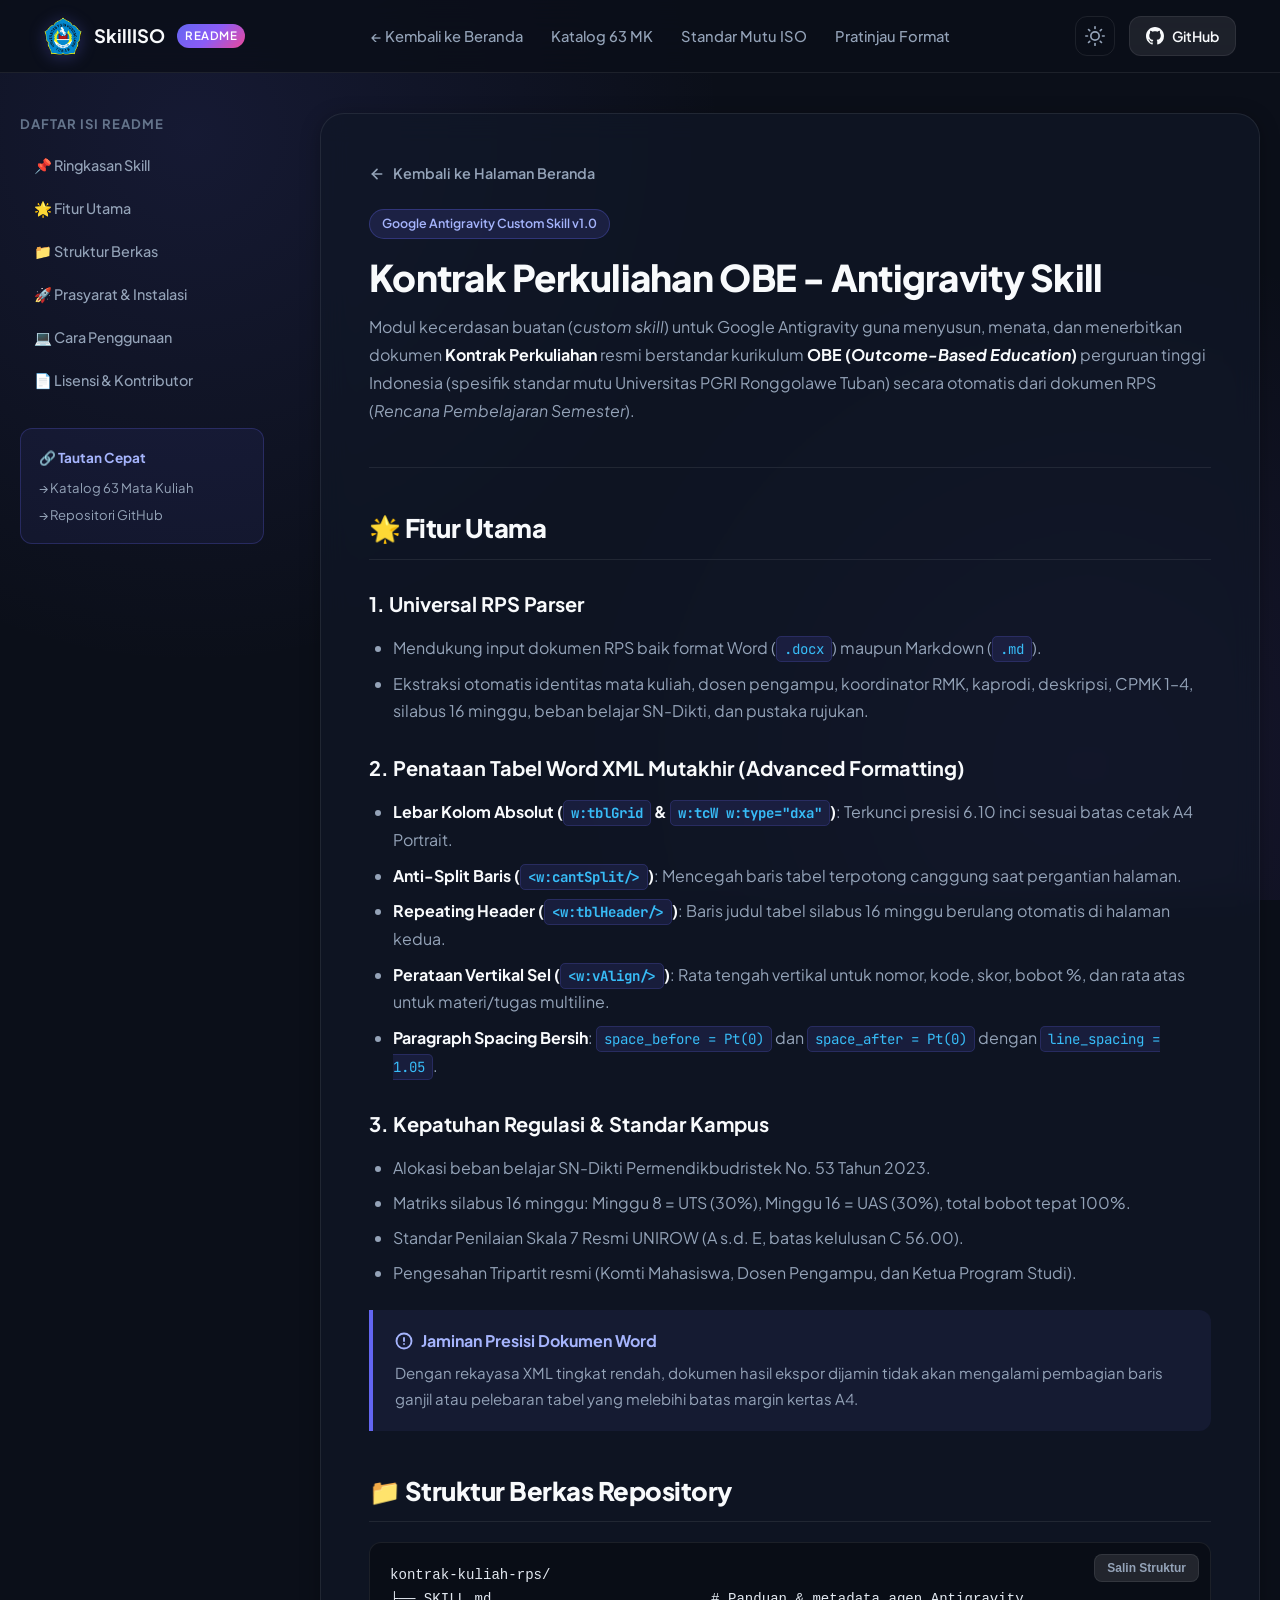
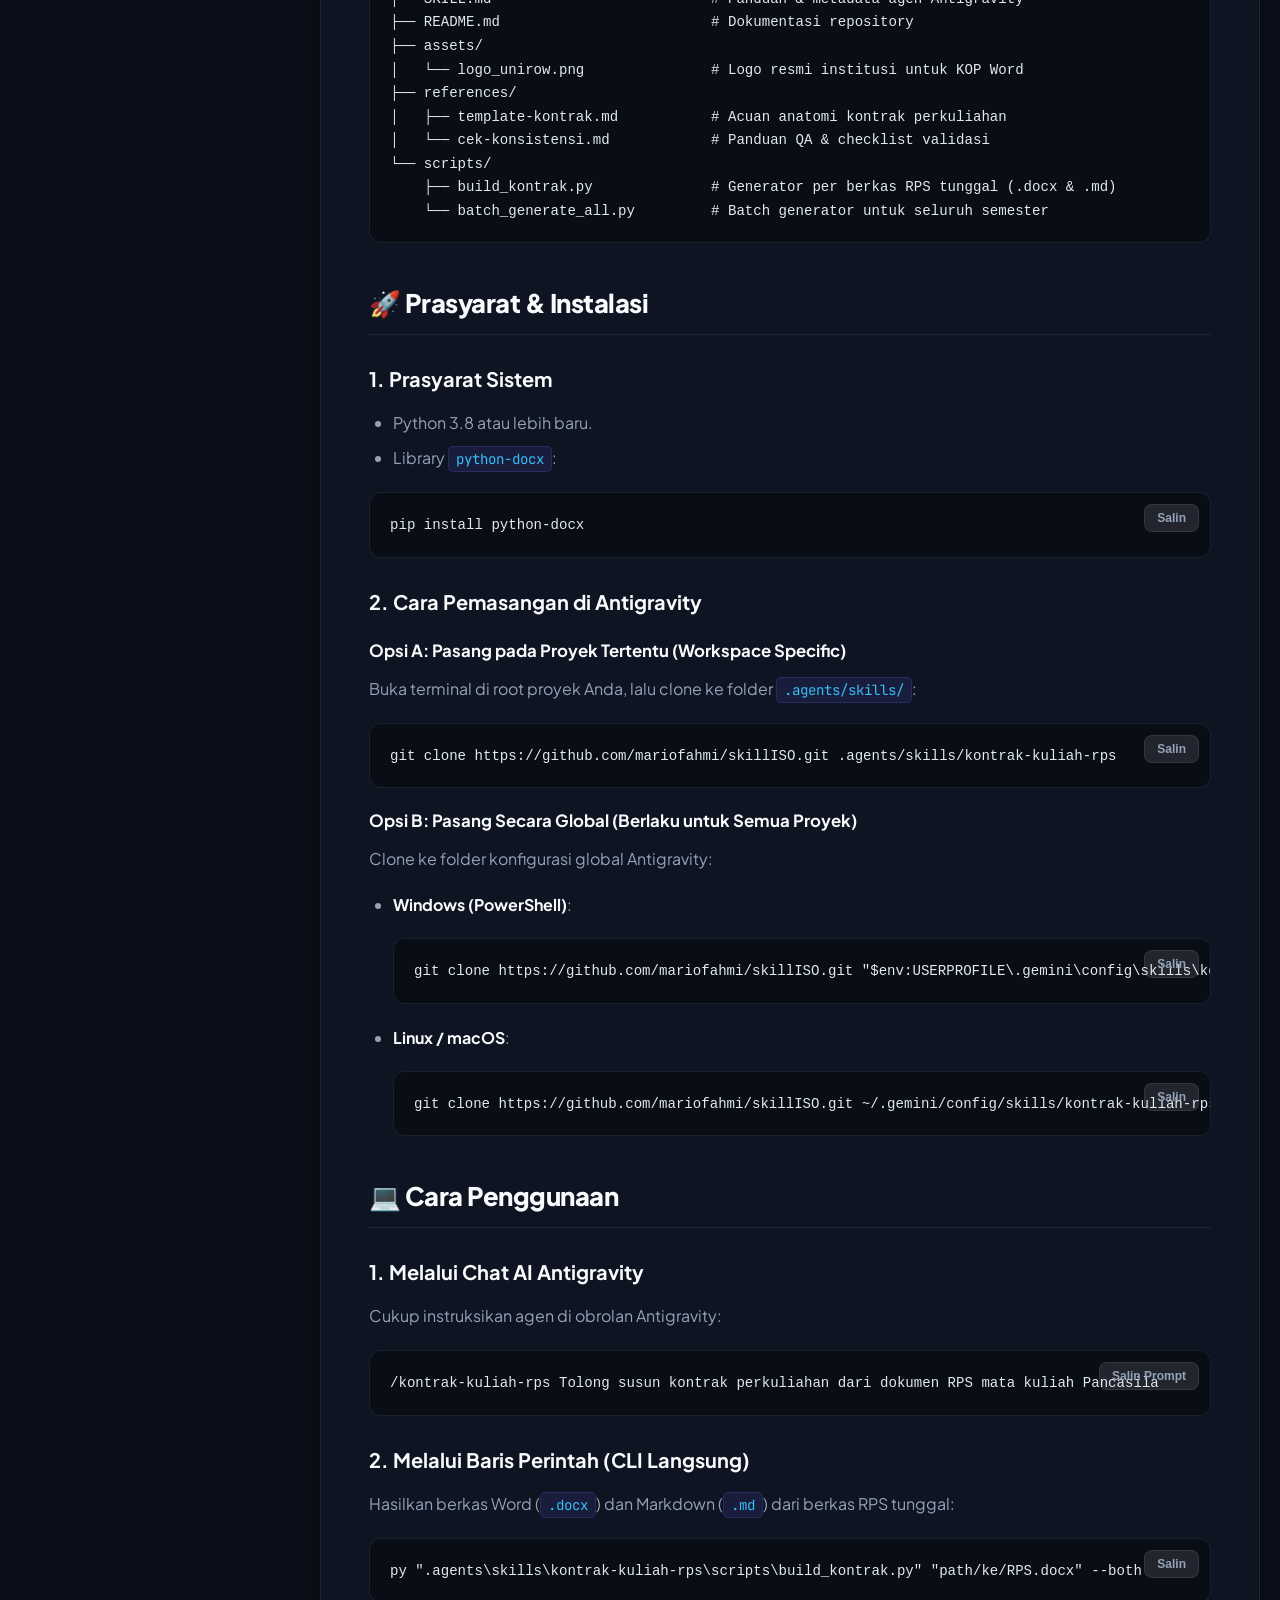
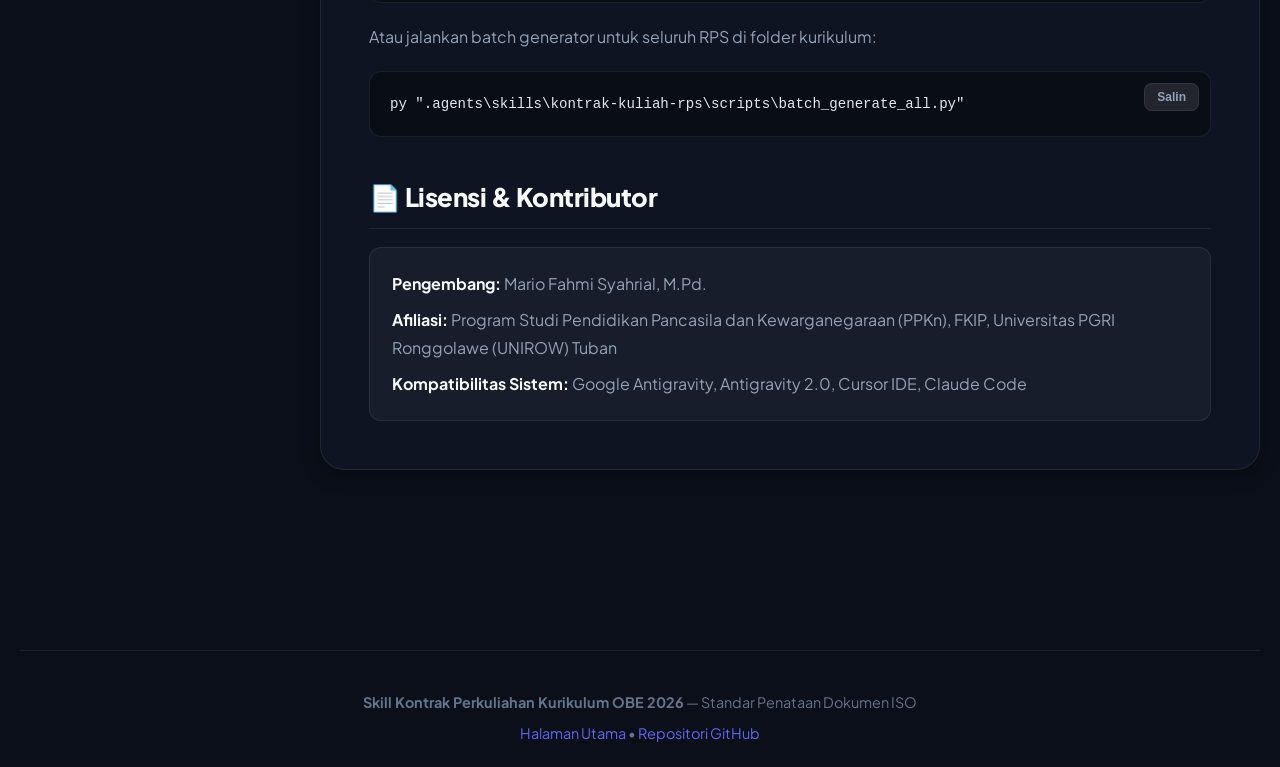
==== readme.html @ e83f4680 "feat: add dedicated beautiful README HTML viewer with sidebar TOC and quick links" ====
<!DOCTYPE html>
<html lang="id" data-theme="dark">
<head>
  <meta charset="UTF-8">
  <meta name="viewport" content="width=device-width, initial-scale=1.0">
  <title>README - Dokumentasi Skill Kontrak Perkuliahan OBE | Standar ISO</title>
  <meta name="description" content="Dokumentasi resmi README Skill Kontrak Perkuliahan OBE Kurikulum 2026 berstandar ISO UNIROW Tuban untuk Google Antigravity.">
  
  <!-- Google Fonts -->
  <link rel="preconnect" href="https://fonts.googleapis.com">
  <link rel="preconnect" href="https://fonts.gstatic.com" crossorigin>
  <link href="https://fonts.googleapis.com/css2?family=JetBrains+Mono:wght@400;500;600&family=Plus+Jakarta+Sans:wght@400;500;600;700;800&display=swap" rel="stylesheet">
  
  <link rel="stylesheet" href="style.css">
  <style>
    /* Docs Layout */
    .docs-layout {
      display: grid;
      grid-template-columns: 260px minmax(0, 1fr);
      gap: 40px;
      padding: 40px 0 80px;
    }

    .docs-sidebar {
      position: sticky;
      top: 100px;
      height: fit-content;
      max-height: calc(100vh - 120px);
      overflow-y: auto;
      padding-right: 16px;
    }

    .toc-title {
      font-size: 0.82rem;
      font-weight: 700;
      text-transform: uppercase;
      letter-spacing: 1px;
      color: var(--text-muted);
      margin-bottom: 14px;
    }

    .toc-list {
      list-style: none;
      display: flex;
      flex-direction: column;
      gap: 8px;
    }

    .toc-link {
      color: var(--text-secondary);
      text-decoration: none;
      font-size: 0.9rem;
      font-weight: 500;
      padding: 6px 12px;
      border-radius: var(--radius-sm);
      transition: var(--transition);
      display: block;
      border-left: 2px solid transparent;
    }

    .toc-link:hover, .toc-link.active {
      color: var(--accent-primary);
      background: rgba(99, 102, 241, 0.08);
      border-left-color: var(--accent-primary);
    }

    /* Article Content */
    .docs-article {
      background: var(--bg-card);
      border: 1px solid var(--border-color);
      border-radius: var(--radius-xl);
      padding: 48px;
      backdrop-filter: blur(14px);
      box-shadow: var(--shadow-md);
    }

    .docs-header {
      border-bottom: 1px solid var(--border-color);
      padding-bottom: 24px;
      margin-bottom: 36px;
    }

    .docs-badge {
      display: inline-flex;
      align-items: center;
      gap: 6px;
      background: rgba(99, 102, 241, 0.15);
      color: #a5b4fc;
      border: 1px solid rgba(99, 102, 241, 0.3);
      padding: 4px 12px;
      border-radius: 999px;
      font-size: 0.78rem;
      font-weight: 600;
      margin-bottom: 16px;
    }

    .docs-title {
      font-size: 2.3rem;
      font-weight: 800;
      letter-spacing: -0.02em;
      line-height: 1.2;
      margin-bottom: 14px;
    }

    .docs-lead {
      font-size: 1.12rem;
      color: var(--text-secondary);
      line-height: 1.7;
    }

    /* Markdown Typography */
    .markdown-body h2 {
      font-size: 1.6rem;
      font-weight: 800;
      letter-spacing: -0.02em;
      margin: 40px 0 18px;
      padding-bottom: 10px;
      border-bottom: 1px solid var(--border-color);
      display: flex;
      align-items: center;
      gap: 10px;
    }

    .markdown-body h3 {
      font-size: 1.25rem;
      font-weight: 700;
      margin: 28px 0 14px;
      color: var(--text-primary);
    }

    .markdown-body h4 {
      font-size: 1.05rem;
      font-weight: 700;
      margin: 20px 0 10px;
    }

    .markdown-body p {
      font-size: 1rem;
      color: var(--text-secondary);
      line-height: 1.75;
      margin-bottom: 18px;
    }

    .markdown-body ul, .markdown-body ol {
      padding-left: 24px;
      margin-bottom: 20px;
      color: var(--text-secondary);
    }

    .markdown-body li {
      margin-bottom: 8px;
      line-height: 1.7;
    }

    .markdown-body strong {
      color: var(--text-primary);
    }

    .markdown-body code:not(pre code) {
      font-family: var(--font-mono);
      background: rgba(99, 102, 241, 0.12);
      color: #38bdf8;
      padding: 3px 7px;
      border-radius: 5px;
      font-size: 0.88rem;
      border: 1px solid rgba(99, 102, 241, 0.2);
    }

    .code-wrapper {
      position: relative;
      margin: 20px 0;
    }

    .code-wrapper pre {
      background: #090d16;
      border: 1px solid var(--border-color);
      border-radius: var(--radius-md);
      padding: 20px;
      overflow-x: auto;
      font-family: var(--font-mono);
      font-size: 0.88rem;
      color: #e2e8f0;
      line-height: 1.6;
    }

    .btn-code-copy {
      position: absolute;
      top: 12px;
      right: 12px;
      background: rgba(255, 255, 255, 0.1);
      border: 1px solid var(--border-color);
      color: var(--text-secondary);
      padding: 6px 12px;
      border-radius: var(--radius-sm);
      font-size: 0.75rem;
      font-weight: 600;
      cursor: pointer;
      transition: var(--transition);
      display: inline-flex;
      align-items: center;
      gap: 6px;
    }

    .btn-code-copy:hover {
      background: var(--accent-primary);
      color: #ffffff;
      border-color: var(--accent-primary);
    }

    /* Callout Alert */
    .callout {
      background: rgba(99, 102, 241, 0.08);
      border-left: 4px solid var(--accent-primary);
      border-radius: 0 var(--radius-md) var(--radius-md) 0;
      padding: 18px 22px;
      margin: 24px 0;
    }

    .callout-title {
      font-weight: 700;
      color: #a5b4fc;
      margin-bottom: 6px;
      display: flex;
      align-items: center;
      gap: 8px;
    }

    .callout p {
      margin: 0;
      font-size: 0.94rem;
      color: var(--text-secondary);
    }

    /* Back Link Button */
    .btn-back {
      display: inline-flex;
      align-items: center;
      gap: 8px;
      color: var(--text-secondary);
      text-decoration: none;
      font-size: 0.9rem;
      font-weight: 600;
      margin-bottom: 24px;
      transition: var(--transition);
    }

    .btn-back:hover {
      color: var(--accent-primary);
      transform: translateX(-4px);
    }

    @media (max-width: 900px) {
      .docs-layout {
        grid-template-columns: 1fr;
      }
      .docs-sidebar {
        display: none;
      }
      .docs-article {
        padding: 24px;
      }
      .docs-title {
        font-size: 1.8rem;
      }
    }
  </style>
</head>
<body>

  <!-- Navigation Bar -->
  <nav class="navbar">
    <div class="container nav-container">
      <a href="index.html" class="brand">
        <img src="assets/logo_unirow.png" alt="Logo UNIROW" class="brand-logo" onerror="this.style.display='none'">
        <span>SkillISO</span>
        <span class="brand-badge">README</span>
      </a>

      <ul class="nav-links">
        <li><a href="index.html">← Kembali ke Beranda</a></li>
        <li><a href="index.html#katalog">Katalog 63 MK</a></li>
        <li><a href="index.html#standar-iso">Standar Mutu ISO</a></li>
        <li><a href="index.html#pratinjau">Pratinjau Format</a></li>
      </ul>

      <div class="nav-actions">
        <button id="themeToggle" class="btn-icon" aria-label="Toggle Theme" type="button">
          <!-- Moon Icon SVG -->
          <svg width="20" height="20" viewBox="0 0 24 24" fill="none" stroke="currentColor" stroke-width="2" stroke-linecap="round" stroke-linejoin="round"><path d="M21 12.79A9 9 0 1 1 11.21 3 7 7 0 0 0 21 12.79z"></path></svg>
        </button>
        <a href="https://github.com/mariofahmi/skillISO" target="_blank" rel="noopener noreferrer" class="btn-github">
          <svg width="18" height="18" viewBox="0 0 24 24" fill="currentColor"><path d="M12 0C5.37 0 0 5.37 0 12c0 5.31 3.435 9.795 8.205 11.385.6.105.825-.255.825-.57 0-.285-.015-1.23-.015-2.235-3.015.555-3.795-.735-4.035-1.41-.135-.345-.72-1.41-1.23-1.695-.42-.225-1.02-.78-.015-.795.945-.015 1.62.87 1.845 1.23 1.08 1.815 2.805 1.305 3.495.99.105-.78.42-1.305.765-1.605-2.67-.3-5.46-1.335-5.46-5.925 0-1.305.465-2.385 1.23-3.225-.12-.3-.54-1.53.12-3.18 0 0 1.005-.315 3.3 1.23.96-.27 1.98-.405 3-.405s2.04.135 3 .405c2.295-1.56 3.3-1.23 3.3-1.23.66 1.65.24 2.88.12 3.18.765.84 1.23 1.905 1.23 3.225 0 4.605-2.805 5.625-5.475 5.925.435.375.81 1.095.81 2.22 0 1.605-.015 2.895-.015 3.3 0 .315.225.69.825.57A12.02 12.02 0 0024 12c0-6.63-5.37-12-12-12z"/></svg>
          <span>GitHub</span>
        </a>
      </div>
    </div>
  </nav>

  <!-- Main Layout -->
  <main class="container docs-layout">
    <!-- Sidebar TOC -->
    <aside class="docs-sidebar">
      <div class="toc-title">Daftar Isi README</div>
      <ul class="toc-list">
        <li><a href="#ringkasan" class="toc-link">📌 Ringkasan Skill</a></li>
        <li><a href="#fitur-utama" class="toc-link">🌟 Fitur Utama</a></li>
        <li><a href="#struktur-berkas" class="toc-link">📁 Struktur Berkas</a></li>
        <li><a href="#prasyarat-instalasi" class="toc-link">🚀 Prasyarat & Instalasi</a></li>
        <li><a href="#cara-penggunaan" class="toc-link">💻 Cara Penggunaan</a></li>
        <li><a href="#lisensi-kontributor" class="toc-link">📄 Lisensi & Kontributor</a></li>
      </ul>

      <div style="margin-top: 30px; padding: 18px; background: rgba(99, 102, 241, 0.08); border: 1px solid var(--border-glow); border-radius: var(--radius-md);">
        <h5 style="font-size: 0.85rem; font-weight: 700; margin-bottom: 8px; color: #a5b4fc;">🔗 Tautan Cepat</h5>
        <a href="index.html#katalog" style="display: block; font-size: 0.82rem; color: var(--text-secondary); text-decoration: none; margin-bottom: 6px;">→ Katalog 63 Mata Kuliah</a>
        <a href="https://github.com/mariofahmi/skillISO" target="_blank" style="display: block; font-size: 0.82rem; color: var(--text-secondary); text-decoration: none;">→ Repositori GitHub</a>
      </div>
    </aside>

    <!-- Content Article -->
    <article class="docs-article markdown-body">
      <a href="index.html" class="btn-back">
        <svg width="16" height="16" viewBox="0 0 24 24" fill="none" stroke="currentColor" stroke-width="2.5" stroke-linecap="round" stroke-linejoin="round"><line x1="19" y1="12" x2="5" y2="12"></line><polyline points="12 19 5 12 12 5"></polyline></svg>
        Kembali ke Halaman Beranda
      </a>

      <!-- Header Section -->
      <header id="ringkasan" class="docs-header">
        <div class="docs-badge">
          <span>Google Antigravity Custom Skill v1.0</span>
        </div>
        <h1 class="docs-title">Kontrak Perkuliahan OBE - Antigravity Skill</h1>
        <p class="docs-lead">
          Modul kecerdasan buatan (<em>custom skill</em>) untuk Google Antigravity guna menyusun, menata, dan menerbitkan dokumen 
          <strong>Kontrak Perkuliahan</strong> resmi berstandar kurikulum <strong>OBE (<em>Outcome-Based Education</em>)</strong> 
          perguruan tinggi Indonesia (spesifik standar mutu Universitas PGRI Ronggolawe Tuban) secara otomatis dari dokumen RPS (<em>Rencana Pembelajaran Semester</em>).
        </p>
      </header>

      <!-- Section: Fitur Utama -->
      <section id="fitur-utama">
        <h2>🌟 Fitur Utama</h2>

        <h3>1. Universal RPS Parser</h3>
        <ul>
          <li>Mendukung input dokumen RPS baik format Word (<code>.docx</code>) maupun Markdown (<code>.md</code>).</li>
          <li>Ekstraksi otomatis identitas mata kuliah, dosen pengampu, koordinator RMK, kaprodi, deskripsi, CPMK 1–4, silabus 16 minggu, beban belajar SN-Dikti, dan pustaka rujukan.</li>
        </ul>

        <h3>2. Penataan Tabel Word XML Mutakhir (Advanced Formatting)</h3>
        <ul>
          <li><strong>Lebar Kolom Absolut (<code>w:tblGrid</code> & <code>w:tcW w:type="dxa"</code>)</strong>: Terkunci presisi 6.10 inci sesuai batas cetak A4 Portrait.</li>
          <li><strong>Anti-Split Baris (<code>&lt;w:cantSplit/&gt;</code>)</strong>: Mencegah baris tabel terpotong canggung saat pergantian halaman.</li>
          <li><strong>Repeating Header (<code>&lt;w:tblHeader/&gt;</code>)</strong>: Baris judul tabel silabus 16 minggu berulang otomatis di halaman kedua.</li>
          <li><strong>Perataan Vertikal Sel (<code>&lt;w:vAlign/&gt;</code>)</strong>: Rata tengah vertikal untuk nomor, kode, skor, bobot %, dan rata atas untuk materi/tugas multiline.</li>
          <li><strong>Paragraph Spacing Bersih</strong>: <code>space_before = Pt(0)</code> dan <code>space_after = Pt(0)</code> dengan <code>line_spacing = 1.05</code>.</li>
        </ul>

        <h3>3. Kepatuhan Regulasi & Standar Kampus</h3>
        <ul>
          <li>Alokasi beban belajar SN-Dikti Permendikbudristek No. 53 Tahun 2023.</li>
          <li>Matriks silabus 16 minggu: Minggu 8 = UTS (30%), Minggu 16 = UAS (30%), total bobot tepat 100%.</li>
          <li>Standar Penilaian Skala 7 Resmi UNIROW (A s.d. E, batas kelulusan C 56.00).</li>
          <li>Pengesahan Tripartit resmi (Komti Mahasiswa, Dosen Pengampu, dan Ketua Program Studi).</li>
        </ul>

        <div class="callout">
          <div class="callout-title">
            <svg width="18" height="18" viewBox="0 0 24 24" fill="none" stroke="currentColor" stroke-width="2.5" stroke-linecap="round" stroke-linejoin="round"><circle cx="12" cy="12" r="10"></circle><line x1="12" y1="8" x2="12" y2="12"></line><line x1="12" y1="16" x2="12.01" y2="16"></line></svg>
            Jaminan Presisi Dokumen Word
          </div>
          <p>
            Dengan rekayasa XML tingkat rendah, dokumen hasil ekspor dijamin tidak akan mengalami pembagian baris ganjil atau pelebaran tabel yang melebihi batas margin kertas A4.
          </p>
        </div>
      </section>

      <!-- Section: Struktur Berkas -->
      <section id="struktur-berkas">
        <h2>📁 Struktur Berkas Repository</h2>
        <div class="code-wrapper">
          <button class="btn-code-copy" onclick="copyToClipboard(this.nextElementSibling.innerText, this)">Salin Struktur</button>
<pre><code>kontrak-kuliah-rps/
├── SKILL.md                          # Panduan & metadata agen Antigravity
├── README.md                         # Dokumentasi repository
├── assets/
│   └── logo_unirow.png               # Logo resmi institusi untuk KOP Word
├── references/
│   ├── template-kontrak.md           # Acuan anatomi kontrak perkuliahan
│   └── cek-konsistensi.md            # Panduan QA & checklist validasi
└── scripts/
    ├── build_kontrak.py              # Generator per berkas RPS tunggal (.docx & .md)
    └── batch_generate_all.py         # Batch generator untuk seluruh semester</code></pre>
        </div>
      </section>

      <!-- Section: Prasyarat & Instalasi -->
      <section id="prasyarat-instalasi">
        <h2>🚀 Prasyarat & Instalasi</h2>

        <h3>1. Prasyarat Sistem</h3>
        <ul>
          <li>Python 3.8 atau lebih baru.</li>
          <li>Library <code>python-docx</code>:</li>
        </ul>
        <div class="code-wrapper">
          <button class="btn-code-copy" onclick="copyToClipboard('pip install python-docx', this)">Salin</button>
<pre><code>pip install python-docx</code></pre>
        </div>

        <h3>2. Cara Pemasangan di Antigravity</h3>

        <h4>Opsi A: Pasang pada Proyek Tertentu (Workspace Specific)</h4>
        <p>Buka terminal di root proyek Anda, lalu clone ke folder <code>.agents/skills/</code>:</p>
        <div class="code-wrapper">
          <button class="btn-code-copy" onclick="copyToClipboard('git clone https://github.com/mariofahmi/skillISO.git .agents/skills/kontrak-kuliah-rps', this)">Salin</button>
<pre><code>git clone https://github.com/mariofahmi/skillISO.git .agents/skills/kontrak-kuliah-rps</code></pre>
        </div>

        <h4>Opsi B: Pasang Secara Global (Berlaku untuk Semua Proyek)</h4>
        <p>Clone ke folder konfigurasi global Antigravity:</p>
        <ul>
          <li>
            <strong>Windows (PowerShell)</strong>:
            <div class="code-wrapper">
              <button class="btn-code-copy" onclick="copyToClipboard('git clone https://github.com/mariofahmi/skillISO.git \"$env:USERPROFILE\\.gemini\\config\\skills\\kontrak-kuliah-rps\"', this)">Salin</button>
<pre><code>git clone https://github.com/mariofahmi/skillISO.git "$env:USERPROFILE\.gemini\config\skills\kontrak-kuliah-rps"</code></pre>
            </div>
          </li>
          <li>
            <strong>Linux / macOS</strong>:
            <div class="code-wrapper">
              <button class="btn-code-copy" onclick="copyToClipboard('git clone https://github.com/mariofahmi/skillISO.git ~/.gemini/config/skills/kontrak-kuliah-rps', this)">Salin</button>
<pre><code>git clone https://github.com/mariofahmi/skillISO.git ~/.gemini/config/skills/kontrak-kuliah-rps</code></pre>
            </div>
          </li>
        </ul>
      </section>

      <!-- Section: Cara Penggunaan -->
      <section id="cara-penggunaan">
        <h2>💻 Cara Penggunaan</h2>

        <h3>1. Melalui Chat AI Antigravity</h3>
        <p>Cukup instruksikan agen di obrolan Antigravity:</p>
        <div class="code-wrapper">
          <button class="btn-code-copy" onclick="copyToClipboard('/kontrak-kuliah-rps Tolong susun kontrak perkuliahan dari dokumen RPS mata kuliah Pancasila', this)">Salin Prompt</button>
<pre><code>/kontrak-kuliah-rps Tolong susun kontrak perkuliahan dari dokumen RPS mata kuliah Pancasila</code></pre>
        </div>

        <h3>2. Melalui Baris Perintah (CLI Langsung)</h3>
        <p>Hasilkan berkas Word (<code>.docx</code>) dan Markdown (<code>.md</code>) dari berkas RPS tunggal:</p>
        <div class="code-wrapper">
          <button class="btn-code-copy" onclick="copyToClipboard('py \".agents\\skills\\kontrak-kuliah-rps\\scripts\\build_kontrak.py\" \"path/ke/RPS.docx\" --both', this)">Salin</button>
<pre><code>py ".agents\skills\kontrak-kuliah-rps\scripts\build_kontrak.py" "path/ke/RPS.docx" --both</code></pre>
        </div>

        <p>Atau jalankan batch generator untuk seluruh RPS di folder kurikulum:</p>
        <div class="code-wrapper">
          <button class="btn-code-copy" onclick="copyToClipboard('py \".agents\\skills\\kontrak-kuliah-rps\\scripts\\batch_generate_all.py\"', this)">Salin</button>
<pre><code>py ".agents\skills\kontrak-kuliah-rps\scripts\batch_generate_all.py"</code></pre>
        </div>
      </section>

      <!-- Section: Lisensi & Kontributor -->
      <section id="lisensi-kontributor">
        <h2>📄 Lisensi & Kontributor</h2>
        <div style="background: rgba(255, 255, 255, 0.04); border: 1px solid var(--border-color); border-radius: var(--radius-md); padding: 22px;">
          <p style="margin-bottom: 8px;">
            <strong>Pengembang:</strong> Mario Fahmi Syahrial, M.Pd.
          </p>
          <p style="margin-bottom: 8px;">
            <strong>Afiliasi:</strong> Program Studi Pendidikan Pancasila dan Kewarganegaraan (PPKn), FKIP, Universitas PGRI Ronggolawe (UNIROW) Tuban
          </p>
          <p style="margin-bottom: 0;">
            <strong>Kompatibilitas Sistem:</strong> Google Antigravity, Antigravity 2.0, Cursor IDE, Claude Code
          </p>
        </div>
      </section>
    </article>
  </main>

  <!-- Footer -->
  <footer class="footer container">
    <p style="margin-bottom: 8px;">
      <strong>Skill Kontrak Perkuliahan Kurikulum OBE 2026</strong> — Standar Penataan Dokumen ISO
    </p>
    <p>
      <a href="index.html">Halaman Utama</a> • 
      <a href="https://github.com/mariofahmi/skillISO" target="_blank" rel="noopener noreferrer">Repositori GitHub</a>
    </p>
  </footer>

  <script src="app.js"></script>
</body>
</html>
---- style.css ----
/* ==========================================================================
   SKILL KONTRAK PERKULIAHAN OBE - MODERN DESIGN SYSTEM
   Universitas PGRI Ronggolawe (UNIROW) Tuban
   ========================================================================== */

:root {
  --font-sans: 'Plus Jakarta Sans', 'Inter', -apple-system, BlinkMacSystemFont, 'Segoe UI', Roboto, sans-serif;
  --font-mono: 'JetBrains Mono', 'Fira Code', Consolas, monospace;
  
  /* Color Palette - Executive Dark */
  --bg-primary: #0b0f19;
  --bg-secondary: #111827;
  --bg-card: rgba(17, 24, 39, 0.7);
  --bg-card-hover: rgba(30, 41, 59, 0.8);
  --border-color: rgba(255, 255, 255, 0.08);
  --border-glow: rgba(99, 102, 241, 0.25);
  
  --text-primary: #f8fafc;
  --text-secondary: #94a3b8;
  --text-muted: #64748b;
  
  --accent-primary: #6366f1;
  --accent-secondary: #8b5cf6;
  --accent-gradient: linear-gradient(135deg, #6366f1 0%, #8b5cf6 50%, #ec4899 100%);
  --accent-glow: rgba(99, 102, 241, 0.35);
  
  --success: #10b981;
  --success-glow: rgba(16, 185, 129, 0.2);
  --warning: #f59e0b;
  --info: #06b6d4;
  
  --radius-sm: 8px;
  --radius-md: 12px;
  --radius-lg: 18px;
  --radius-xl: 24px;
  
  --shadow-sm: 0 2px 4px rgba(0, 0, 0, 0.2);
  --shadow-md: 0 4px 20px rgba(0, 0, 0, 0.3);
  --shadow-lg: 0 10px 30px rgba(0, 0, 0, 0.45);
  --shadow-glow: 0 0 25px var(--accent-glow);
  
  --transition: all 0.25s cubic-bezier(0.16, 1, 0.3, 1);
}

[data-theme="light"] {
  --bg-primary: #f8fafc;
  --bg-secondary: #ffffff;
  --bg-card: rgba(255, 255, 255, 0.85);
  --bg-card-hover: rgba(255, 255, 255, 1);
  --border-color: rgba(226, 232, 240, 0.9);
  --border-glow: rgba(99, 102, 241, 0.3);
  
  --text-primary: #0f172a;
  --text-secondary: #475569;
  --text-muted: #94a3b8;
  
  --accent-glow: rgba(99, 102, 241, 0.15);
  --shadow-md: 0 4px 20px rgba(0, 0, 0, 0.06);
  --shadow-lg: 0 10px 30px rgba(0, 0, 0, 0.1);
}

*, *::before, *::after {
  box-sizing: border-box;
  margin: 0;
  padding: 0;
}

body {
  font-family: var(--font-sans);
  background-color: var(--bg-primary);
  color: var(--text-primary);
  line-height: 1.6;
  overflow-x: hidden;
  transition: background-color 0.3s ease, color 0.3s ease;
  background-image: 
    radial-gradient(circle at 15% 15%, rgba(99, 102, 241, 0.12) 0%, transparent 40%),
    radial-gradient(circle at 85% 85%, rgba(139, 92, 246, 0.1) 0%, transparent 40%);
  background-attachment: fixed;
}

/* Glassmorphism utility */
.glass-panel {
  background: var(--bg-card);
  backdrop-filter: blur(14px);
  -webkit-backdrop-filter: blur(14px);
  border: 1px solid var(--border-color);
  border-radius: var(--radius-lg);
}

/* Container */
.container {
  max-width: 1240px;
  margin: 0 auto;
  padding: 0 24px;
}

/* Navigation Header */
.navbar {
  position: sticky;
  top: 0;
  z-index: 100;
  background: rgba(11, 15, 25, 0.85);
  backdrop-filter: blur(16px);
  -webkit-backdrop-filter: blur(16px);
  border-bottom: 1px solid var(--border-color);
  transition: var(--transition);
}

[data-theme="light"] .navbar {
  background: rgba(248, 250, 252, 0.85);
}

.nav-container {
  display: flex;
  align-items: center;
  justify-content: space-between;
  height: 72px;
}

.brand {
  display: flex;
  align-items: center;
  gap: 12px;
  text-decoration: none;
  color: var(--text-primary);
  font-weight: 700;
  font-size: 1.15rem;
}

.brand-logo {
  width: 38px;
  height: 38px;
  object-fit: contain;
  filter: drop-shadow(0 2px 8px rgba(99, 102, 241, 0.3));
}

.brand-badge {
  background: var(--accent-gradient);
  color: #ffffff;
  font-size: 0.72rem;
  padding: 3px 8px;
  border-radius: 999px;
  font-weight: 600;
  letter-spacing: 0.5px;
}

.nav-links {
  display: flex;
  align-items: center;
  gap: 28px;
  list-style: none;
}

.nav-links a {
  text-decoration: none;
  color: var(--text-secondary);
  font-size: 0.92rem;
  font-weight: 500;
  transition: var(--transition);
}

.nav-links a:hover {
  color: var(--accent-primary);
}

.nav-actions {
  display: flex;
  align-items: center;
  gap: 14px;
}

.btn-icon {
  background: transparent;
  border: 1px solid var(--border-color);
  color: var(--text-secondary);
  width: 40px;
  height: 40px;
  border-radius: var(--radius-md);
  display: inline-flex;
  align-items: center;
  justify-content: center;
  cursor: pointer;
  transition: var(--transition);
}

.btn-icon:hover {
  color: var(--text-primary);
  border-color: var(--accent-primary);
  background: rgba(99, 102, 241, 0.1);
}

.btn-github {
  display: inline-flex;
  align-items: center;
  gap: 8px;
  background: rgba(255, 255, 255, 0.08);
  border: 1px solid var(--border-color);
  color: var(--text-primary);
  padding: 8px 16px;
  border-radius: var(--radius-md);
  text-decoration: none;
  font-size: 0.88rem;
  font-weight: 600;
  transition: var(--transition);
}

.btn-github:hover {
  background: var(--accent-primary);
  color: #ffffff;
  border-color: var(--accent-primary);
  box-shadow: var(--shadow-glow);
}

/* Hero Section */
.hero {
  padding: 80px 0 50px;
  text-align: center;
  position: relative;
}

.hero-pill {
  display: inline-flex;
  align-items: center;
  gap: 8px;
  padding: 6px 16px;
  background: rgba(99, 102, 241, 0.12);
  border: 1px solid var(--border-glow);
  border-radius: 999px;
  font-size: 0.82rem;
  font-weight: 600;
  color: #a5b4fc;
  margin-bottom: 24px;
  box-shadow: 0 0 15px rgba(99, 102, 241, 0.15);
}

.hero-pill-dot {
  width: 8px;
  height: 8px;
  background: var(--success);
  border-radius: 50%;
  box-shadow: 0 0 8px var(--success);
}

.hero-title {
  font-size: clamp(2.4rem, 5vw, 3.8rem);
  font-weight: 800;
  letter-spacing: -0.03em;
  line-height: 1.15;
  margin-bottom: 20px;
}

.gradient-text {
  background: var(--accent-gradient);
  -webkit-background-clip: text;
  -webkit-text-fill-color: transparent;
}

.hero-desc {
  font-size: 1.15rem;
  color: var(--text-secondary);
  max-width: 780px;
  margin: 0 auto 36px;
}

/* Quick Install Box */
.install-card {
  max-width: 680px;
  margin: 0 auto 40px;
  background: rgba(17, 24, 39, 0.9);
  border: 1px solid var(--border-color);
  border-radius: var(--radius-md);
  padding: 6px 8px 6px 16px;
  display: flex;
  align-items: center;
  justify-content: space-between;
  box-shadow: var(--shadow-md);
  transition: var(--transition);
}

.install-card:hover {
  border-color: var(--accent-primary);
  box-shadow: var(--shadow-glow);
}

.install-cmd {
  font-family: var(--font-mono);
  font-size: 0.88rem;
  color: #38bdf8;
  display: flex;
  align-items: center;
  gap: 10px;
  overflow-x: auto;
  white-space: nowrap;
}

.install-prompt {
  color: #a855f7;
  user-select: none;
}

.btn-copy {
  background: var(--accent-primary);
  color: #ffffff;
  border: none;
  padding: 8px 18px;
  border-radius: var(--radius-sm);
  font-size: 0.84rem;
  font-weight: 600;
  cursor: pointer;
  display: inline-flex;
  align-items: center;
  gap: 6px;
  transition: var(--transition);
  flex-shrink: 0;
}

.btn-copy:hover {
  background: var(--accent-secondary);
  transform: translateY(-1px);
}

.hero-actions {
  display: flex;
  align-items: center;
  justify-content: center;
  gap: 16px;
  flex-wrap: wrap;
}

.btn-primary {
  background: var(--accent-gradient);
  color: #ffffff;
  border: none;
  padding: 13px 26px;
  border-radius: var(--radius-md);
  font-size: 0.95rem;
  font-weight: 600;
  text-decoration: none;
  cursor: pointer;
  display: inline-flex;
  align-items: center;
  gap: 8px;
  box-shadow: 0 4px 15px rgba(99, 102, 241, 0.4);
  transition: var(--transition);
}

.btn-primary:hover {
  transform: translateY(-2px);
  box-shadow: 0 8px 25px rgba(99, 102, 241, 0.6);
}

.btn-secondary {
  background: rgba(255, 255, 255, 0.05);
  border: 1px solid var(--border-color);
  color: var(--text-primary);
  padding: 13px 24px;
  border-radius: var(--radius-md);
  font-size: 0.95rem;
  font-weight: 600;
  text-decoration: none;
  display: inline-flex;
  align-items: center;
  gap: 8px;
  transition: var(--transition);
}

.btn-secondary:hover {
  background: rgba(255, 255, 255, 0.1);
  border-color: var(--text-muted);
}

/* Stats Section */
.stats-grid {
  display: grid;
  grid-template-columns: repeat(auto-fit, minmax(220px, 1fr));
  gap: 20px;
  margin: 50px 0;
}

.stat-card {
  padding: 24px;
  text-align: center;
  border-radius: var(--radius-lg);
  background: var(--bg-card);
  border: 1px solid var(--border-color);
  transition: var(--transition);
}

.stat-card:hover {
  transform: translateY(-3px);
  border-color: var(--border-glow);
  box-shadow: var(--shadow-md);
}

.stat-num {
  font-size: 2.5rem;
  font-weight: 800;
  background: var(--accent-gradient);
  -webkit-background-clip: text;
  -webkit-text-fill-color: transparent;
  line-height: 1.1;
  margin-bottom: 6px;
}

.stat-label {
  font-size: 0.92rem;
  color: var(--text-secondary);
  font-weight: 500;
}

/* Section Header */
.section-head {
  text-align: center;
  max-width: 720px;
  margin: 80px auto 40px;
}

.section-tag {
  color: var(--accent-primary);
  font-weight: 700;
  font-size: 0.85rem;
  text-transform: uppercase;
  letter-spacing: 1px;
  margin-bottom: 8px;
}

.section-title {
  font-size: 2.1rem;
  font-weight: 800;
  letter-spacing: -0.02em;
  margin-bottom: 12px;
}

.section-desc {
  font-size: 1rem;
  color: var(--text-secondary);
}

/* Feature Grid */
.feature-grid {
  display: grid;
  grid-template-columns: repeat(auto-fit, minmax(320px, 1fr));
  gap: 24px;
}

.feature-card {
  padding: 30px;
  border-radius: var(--radius-lg);
  background: var(--bg-card);
  border: 1px solid var(--border-color);
  transition: var(--transition);
  position: relative;
  overflow: hidden;
}

.feature-card::before {
  content: '';
  position: absolute;
  top: 0;
  left: 0;
  width: 100%;
  height: 3px;
  background: var(--accent-gradient);
  opacity: 0;
  transition: var(--transition);
}

.feature-card:hover {
  transform: translateY(-4px);
  border-color: var(--border-glow);
  box-shadow: var(--shadow-lg);
}

.feature-card:hover::before {
  opacity: 1;
}

.feature-icon {
  width: 52px;
  height: 52px;
  background: rgba(99, 102, 241, 0.12);
  border-radius: var(--radius-md);
  display: flex;
  align-items: center;
  justify-content: center;
  font-size: 1.5rem;
  color: var(--accent-primary);
  margin-bottom: 20px;
}

.feature-title {
  font-size: 1.25rem;
  font-weight: 700;
  margin-bottom: 10px;
}

.feature-text {
  font-size: 0.94rem;
  color: var(--text-secondary);
  line-height: 1.6;
}

/* Course Explorer / Catalog */
.explorer-controls {
  display: flex;
  flex-direction: column;
  gap: 20px;
  margin-bottom: 30px;
}

.search-box {
  position: relative;
  max-width: 600px;
  width: 100%;
  margin: 0 auto;
}

.search-input {
  width: 100%;
  background: var(--bg-secondary);
  border: 1px solid var(--border-color);
  color: var(--text-primary);
  padding: 14px 20px 14px 48px;
  border-radius: var(--radius-md);
  font-size: 0.95rem;
  transition: var(--transition);
}

.search-input:focus {
  outline: none;
  border-color: var(--accent-primary);
  box-shadow: 0 0 0 3px rgba(99, 102, 241, 0.2);
}

.search-icon {
  position: absolute;
  left: 18px;
  top: 50%;
  transform: translateY(-50%);
  color: var(--text-muted);
  font-size: 1.1rem;
}

.semester-tabs {
  display: flex;
  align-items: center;
  justify-content: center;
  gap: 8px;
  flex-wrap: wrap;
}

.tab-btn {
  background: rgba(255, 255, 255, 0.05);
  border: 1px solid var(--border-color);
  color: var(--text-secondary);
  padding: 8px 18px;
  border-radius: 999px;
  font-size: 0.88rem;
  font-weight: 600;
  cursor: pointer;
  transition: var(--transition);
}

.tab-btn:hover {
  color: var(--text-primary);
  background: rgba(255, 255, 255, 0.1);
}

.tab-btn.active {
  background: var(--accent-primary);
  color: #ffffff;
  border-color: var(--accent-primary);
  box-shadow: 0 2px 10px rgba(99, 102, 241, 0.4);
}

.course-grid {
  display: grid;
  grid-template-columns: repeat(auto-fill, minmax(360px, 1fr));
  gap: 20px;
}

.course-card {
  background: var(--bg-card);
  border: 1px solid var(--border-color);
  border-radius: var(--radius-lg);
  padding: 22px;
  display: flex;
  flex-direction: column;
  justify-content: space-between;
  transition: var(--transition);
  cursor: pointer;
}

.course-card:hover {
  transform: translateY(-3px);
  border-color: var(--accent-primary);
  box-shadow: var(--shadow-md);
}

.course-header {
  display: flex;
  align-items: flex-start;
  justify-content: space-between;
  gap: 12px;
  margin-bottom: 12px;
}

.course-sem-badge {
  background: rgba(99, 102, 241, 0.15);
  color: #a5b4fc;
  font-size: 0.75rem;
  font-weight: 700;
  padding: 4px 10px;
  border-radius: 999px;
  border: 1px solid rgba(99, 102, 241, 0.3);
}

.course-code {
  font-family: var(--font-mono);
  font-size: 0.82rem;
  color: var(--text-muted);
}

.course-title {
  font-size: 1.1rem;
  font-weight: 700;
  margin-bottom: 14px;
  line-height: 1.35;
}

.course-meta {
  display: grid;
  grid-template-columns: repeat(3, 1fr);
  gap: 8px;
  padding: 10px 0;
  border-top: 1px solid var(--border-color);
  border-bottom: 1px solid var(--border-color);
  margin-bottom: 16px;
  text-align: center;
}

.meta-item-val {
  font-weight: 700;
  font-size: 0.98rem;
  color: var(--text-primary);
}

.meta-item-lbl {
  font-size: 0.72rem;
  color: var(--text-muted);
  text-transform: uppercase;
  letter-spacing: 0.5px;
}

.course-eval-bar {
  display: flex;
  align-items: center;
  justify-content: space-between;
  font-size: 0.78rem;
  color: var(--text-secondary);
}

.course-status-tag {
  display: inline-flex;
  align-items: center;
  gap: 5px;
  color: var(--success);
  font-weight: 600;
}

.btn-card-action {
  background: transparent;
  color: var(--accent-primary);
  border: none;
  font-weight: 600;
  font-size: 0.85rem;
  display: inline-flex;
  align-items: center;
  gap: 4px;
  cursor: pointer;
}

/* Modal Popup */
.modal-overlay {
  position: fixed;
  top: 0;
  left: 0;
  width: 100vw;
  height: 100vh;
  background: rgba(0, 0, 0, 0.75);
  backdrop-filter: blur(8px);
  z-index: 1000;
  display: flex;
  align-items: center;
  justify-content: center;
  padding: 20px;
  opacity: 0;
  pointer-events: none;
  transition: opacity 0.25s ease;
}

.modal-overlay.active {
  opacity: 1;
  pointer-events: auto;
}

.modal-content {
  background: var(--bg-secondary);
  border: 1px solid var(--border-color);
  border-radius: var(--radius-xl);
  max-width: 820px;
  width: 100%;
  max-height: 85vh;
  overflow-y: auto;
  padding: 32px;
  position: relative;
  box-shadow: var(--shadow-lg);
}

.modal-close {
  position: absolute;
  top: 20px;
  right: 20px;
  background: rgba(255, 255, 255, 0.08);
  border: none;
  color: var(--text-secondary);
  width: 36px;
  height: 36px;
  border-radius: 50%;
  cursor: pointer;
  display: flex;
  align-items: center;
  justify-content: center;
  font-size: 1.1rem;
  transition: var(--transition);
}

.modal-close:hover {
  background: rgba(239, 68, 68, 0.2);
  color: #ef4444;
}

/* Template Live Simulator */
.preview-window {
  background: #ffffff;
  color: #1e293b;
  border-radius: var(--radius-md);
  box-shadow: var(--shadow-lg);
  padding: 40px;
  font-size: 0.92rem;
  max-width: 900px;
  margin: 0 auto;
}

.preview-kop {
  display: flex;
  align-items: center;
  gap: 20px;
  border-bottom: 3px double #0f172a;
  padding-bottom: 16px;
  margin-bottom: 24px;
}

.preview-logo {
  width: 70px;
  height: 70px;
  object-fit: contain;
}

.preview-kop-text {
  text-align: center;
  flex: 1;
}

.preview-kop-text h3 {
  font-size: 1.05rem;
  font-weight: 800;
  text-transform: uppercase;
  margin-bottom: 2px;
}

.preview-kop-text h4 {
  font-size: 0.95rem;
  font-weight: 700;
  margin-bottom: 4px;
}

.preview-kop-text p {
  font-size: 0.75rem;
  color: #475569;
}

.preview-table {
  width: 100%;
  border-collapse: collapse;
  margin: 16px 0;
  font-size: 0.85rem;
}

.preview-table th, .preview-table td {
  border: 1px solid #cbd5e1;
  padding: 8px 12px;
}

.preview-table th {
  background: #f1f5f9;
  font-weight: 700;
  text-align: center;
}

/* AI Guide Tabs */
.guide-tabs {
  display: flex;
  gap: 10px;
  margin-bottom: 20px;
  border-bottom: 1px solid var(--border-color);
  padding-bottom: 10px;
}

.guide-tab-btn {
  background: transparent;
  border: none;
  color: var(--text-secondary);
  font-size: 0.95rem;
  font-weight: 600;
  padding: 8px 16px;
  border-radius: var(--radius-sm);
  cursor: pointer;
  transition: var(--transition);
}

.guide-tab-btn.active {
  background: rgba(99, 102, 241, 0.15);
  color: var(--accent-primary);
}

.code-block {
  background: #0f172a;
  border: 1px solid var(--border-color);
  border-radius: var(--radius-md);
  padding: 16px 20px;
  font-family: var(--font-mono);
  font-size: 0.88rem;
  color: #e2e8f0;
  position: relative;
  overflow-x: auto;
}

/* Footer */
.footer {
  margin-top: 100px;
  border-top: 1px solid var(--border-color);
  padding: 40px 0;
  text-align: center;
  color: var(--text-muted);
  font-size: 0.9rem;
}

.footer a {
  color: var(--accent-primary);
  text-decoration: none;
}

/* Responsive */
@media (max-width: 768px) {
  .nav-links {
    display: none;
  }
  .hero-title {
    font-size: 2.2rem;
  }
  .preview-window {
    padding: 20px;
  }
  .course-grid {
    grid-template-columns: 1fr;
  }
}
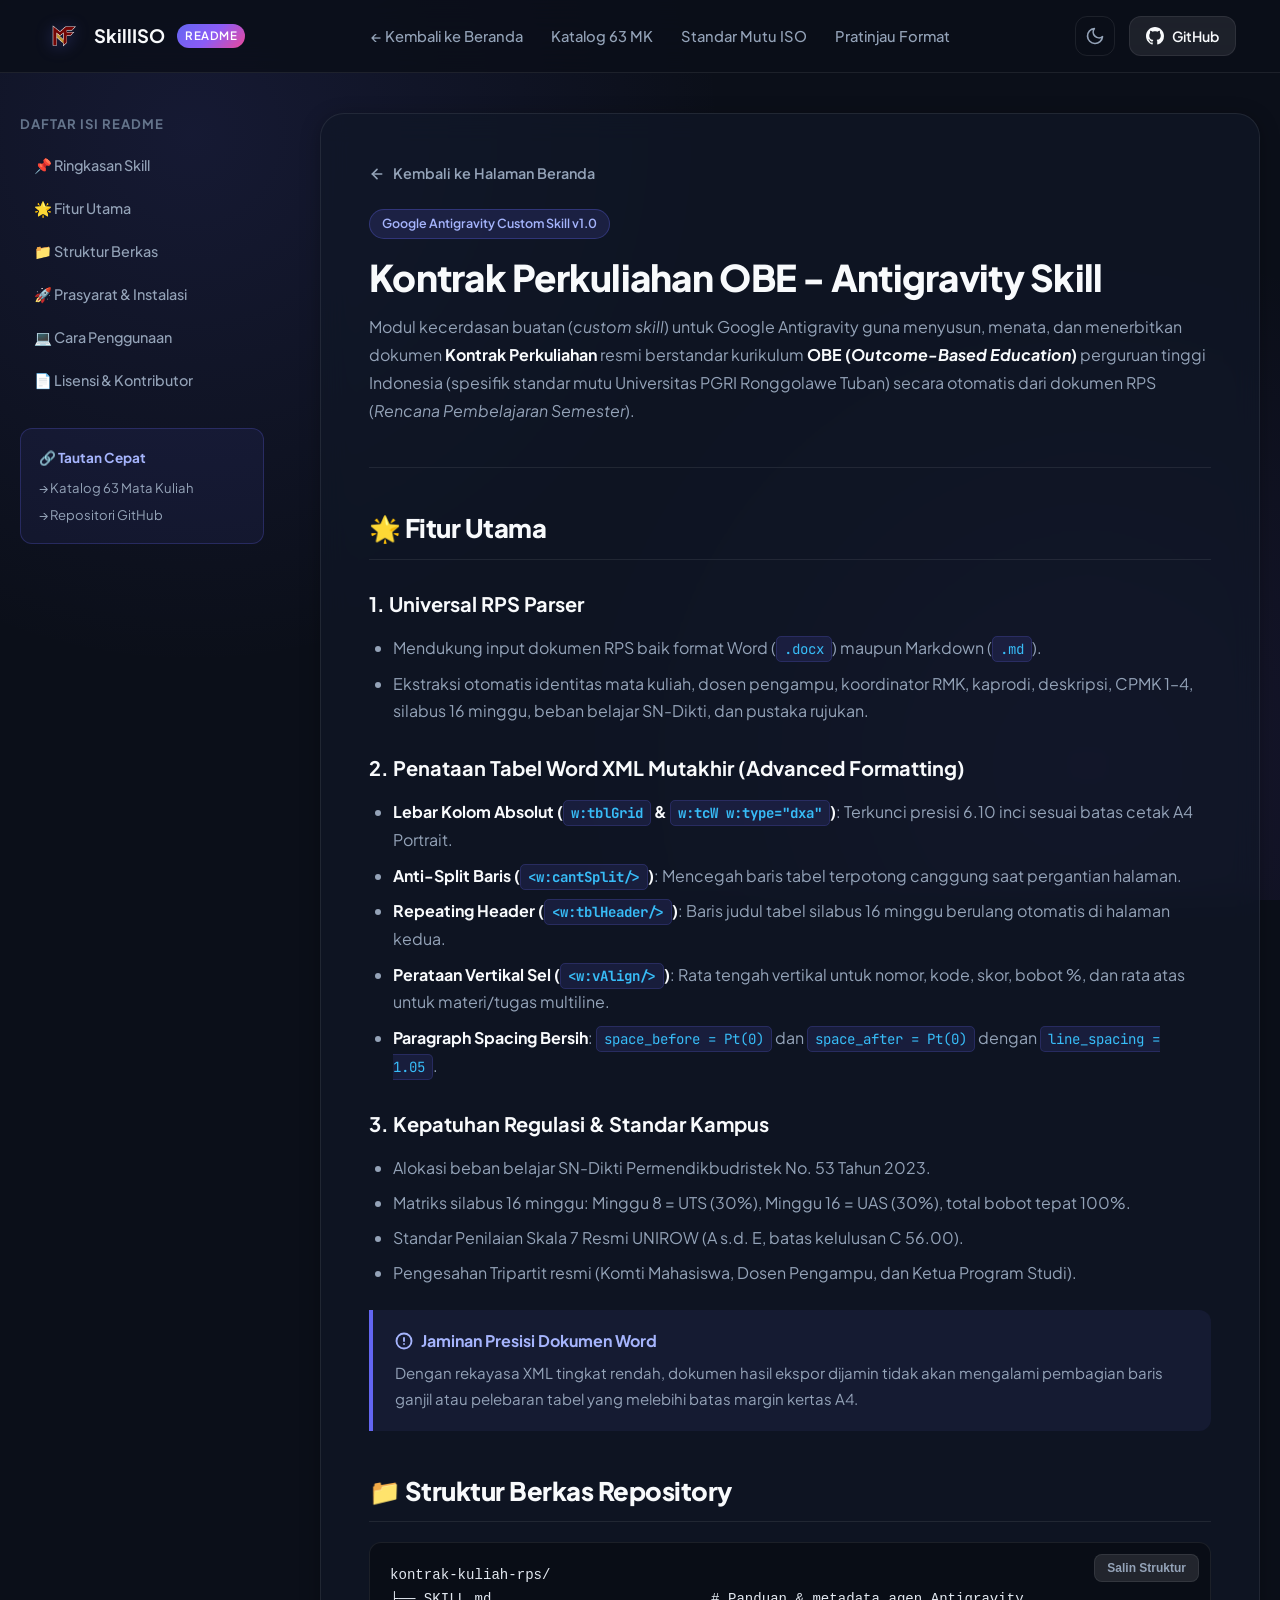
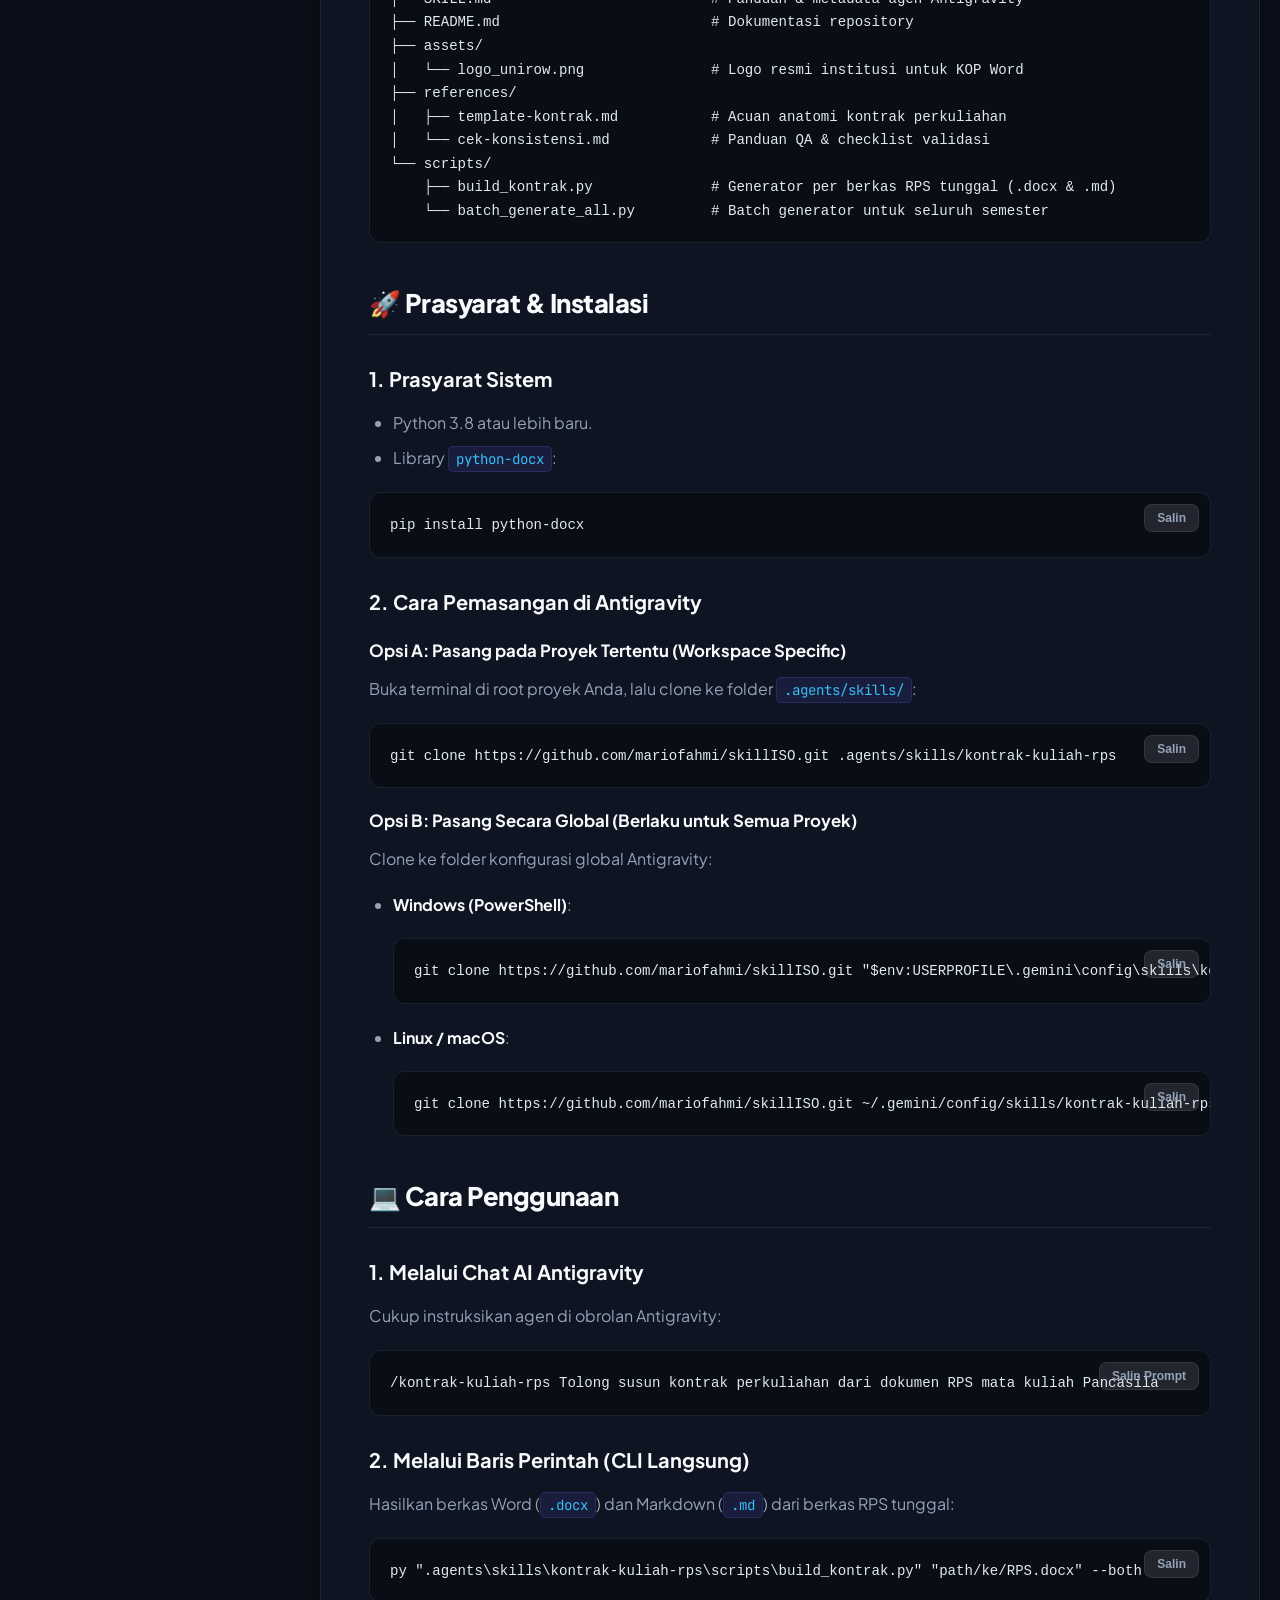
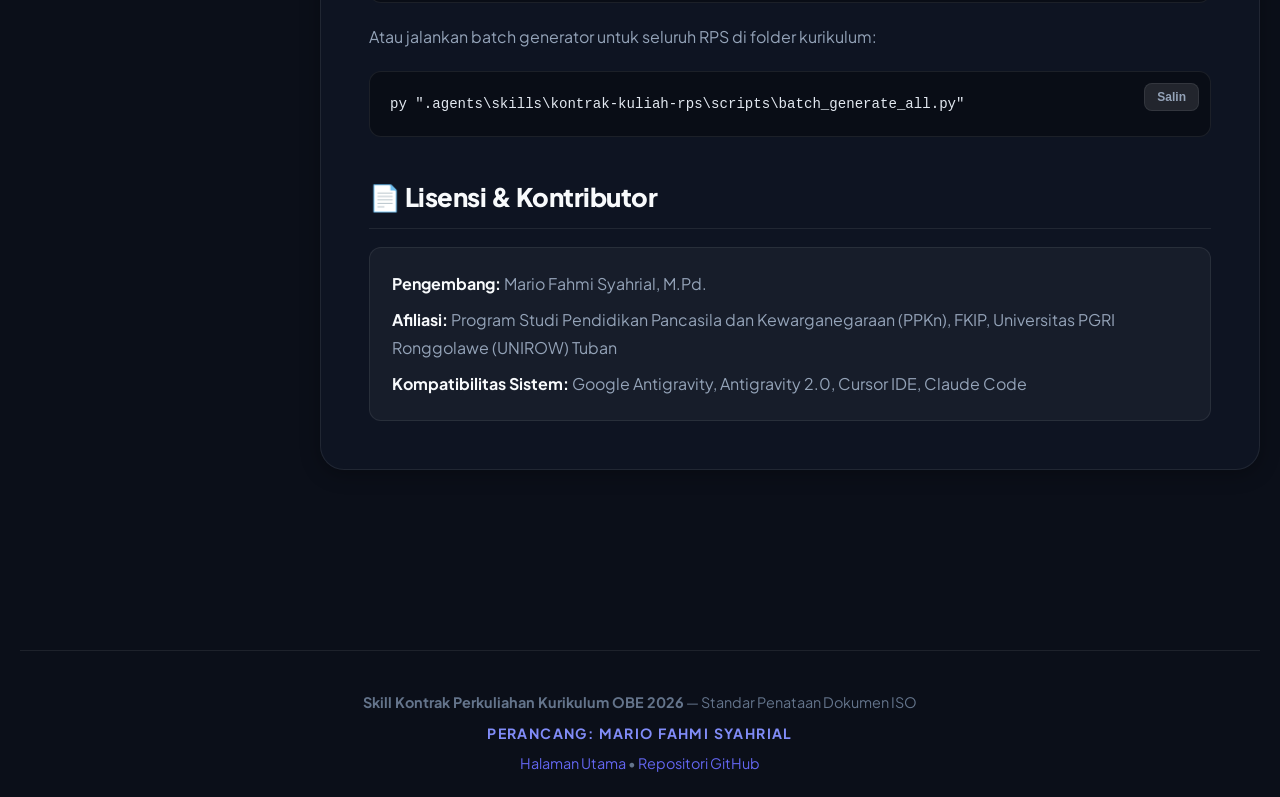
==== commit 1e820699: "Update navbar brand logo & favicon to MF logo and add PERANCANG credit" ====
--- a/readme.html
+++ b/readme.html
@@ -1,6 +1,7 @@
 <!DOCTYPE html>
 <html lang="id" data-theme="dark">
 <head>
+  <link rel="icon" type="image/png" href="assets/logo_mf.png">
   <meta charset="UTF-8">
   <meta name="viewport" content="width=device-width, initial-scale=1.0">
   <title>README - Dokumentasi Skill Kontrak Perkuliahan OBE | Standar ISO</title>
@@ -271,7 +272,7 @@
   <nav class="navbar">
     <div class="container nav-container">
       <a href="index.html" class="brand">
-        <img src="assets/logo_unirow.png" alt="Logo UNIROW" class="brand-logo" onerror="this.style.display='none'">
+        <img src="assets/logo_mf.png" alt="Logo MF" class="brand-logo" onerror="this.style.display='none'">
         <span>SkillISO</span>
         <span class="brand-badge">README</span>
       </a>
@@ -485,6 +486,9 @@
     <p style="margin-bottom: 8px;">
       <strong>Skill Kontrak Perkuliahan Kurikulum OBE 2026</strong> — Standar Penataan Dokumen ISO
     </p>
+    <p style="font-size: 0.88rem; font-weight: 700; letter-spacing: 0.1em; color: #818cf8; margin-bottom: 8px; text-transform: uppercase;">
+      PERANCANG: MARIO FAHMI SYAHRIAL
+    </p>
     <p>
       <a href="index.html">Halaman Utama</a> • 
       <a href="https://github.com/mariofahmi/skillISO" target="_blank" rel="noopener noreferrer">Repositori GitHub</a>
--- a/style.css
+++ b/style.css
@@ -1,4 +1,4 @@
-/* ==========================================================================
+﻿/* ==========================================================================
    SKILL KONTRAK PERKULIAHAN OBE - MODERN DESIGN SYSTEM
    Universitas PGRI Ronggolawe (UNIROW) Tuban
    ========================================================================== */
@@ -876,3 +876,773 @@
     grid-template-columns: 1fr;
   }
 }
+
+
+/* ==========================================================================
+   SIMULATOR & GENERATOR KONTRAK PERKULIAHAN (DUAL-PANEL WYSIWYG)
+   ========================================================================== */
+
+.simulator-card {
+  background: var(--bg-card);
+  backdrop-filter: blur(16px);
+  -webkit-backdrop-filter: blur(16px);
+  border: 1px solid var(--border-color);
+  border-radius: var(--radius-xl);
+  padding: 32px;
+  box-shadow: var(--shadow-lg);
+  margin-top: 24px;
+}
+
+.sim-grid {
+  display: grid;
+  grid-template-columns: 1fr 1.35fr;
+  gap: 32px;
+  align-items: start;
+}
+
+@media (max-width: 1080px) {
+  .sim-grid {
+    grid-template-columns: 1fr;
+  }
+}
+
+/* Controls Panel (Left Panel) */
+.controls-panel {
+  background: rgba(255, 255, 255, 0.02);
+  border: 1px solid var(--border-color);
+  border-radius: var(--radius-md);
+  padding: 24px;
+  max-height: 960px;
+  overflow-y: auto;
+  padding-right: 14px;
+}
+
+.controls-panel::-webkit-scrollbar {
+  width: 6px;
+}
+.controls-panel::-webkit-scrollbar-track {
+  background: rgba(255, 255, 255, 0.02);
+  border-radius: 4px;
+}
+.controls-panel::-webkit-scrollbar-thumb {
+  background: rgba(255, 255, 255, 0.16);
+  border-radius: 4px;
+}
+.controls-panel::-webkit-scrollbar-thumb:hover {
+  background: rgba(255, 255, 255, 0.32);
+}
+
+.sim-panel-title {
+  font-size: 1.15rem;
+  font-weight: 700;
+  color: #ffffff;
+  display: flex;
+  align-items: center;
+  gap: 8px;
+  margin-bottom: 18px;
+  padding-bottom: 12px;
+  border-bottom: 1px solid var(--border-color);
+}
+
+.sem-chip {
+  padding: 5px 12px;
+  border-radius: 20px;
+  font-size: 0.78rem;
+  font-weight: 700;
+  background: rgba(255, 255, 255, 0.05);
+  color: var(--text-muted);
+  border: 1px solid var(--border-color);
+  cursor: pointer;
+  white-space: nowrap;
+  transition: var(--transition);
+}
+.sem-chip:hover, .sem-chip.active {
+  background: var(--accent-primary);
+  color: white;
+  border-color: var(--accent-primary);
+  box-shadow: 0 0 10px var(--accent-glow);
+}
+
+.form-group {
+  margin-bottom: 14px;
+}
+
+.form-group label {
+  display: block;
+  font-size: 0.82rem;
+  font-weight: 600;
+  color: var(--text-secondary);
+  margin-bottom: 6px;
+}
+
+.form-input, .form-select, .form-textarea {
+  width: 100%;
+  padding: 10px 14px;
+  background: rgba(15, 23, 42, 0.8);
+  border: 1px solid var(--border-color);
+  border-radius: var(--radius-sm);
+  color: #ffffff;
+  font-family: inherit;
+  font-size: 0.9rem;
+  outline: none;
+  transition: border-color 0.2s, box-shadow 0.2s;
+}
+
+.form-input:focus, .form-select:focus, .form-textarea:focus {
+  border-color: var(--accent-primary);
+  box-shadow: 0 0 0 2px rgba(99, 102, 241, 0.25);
+}
+
+.form-row-2 {
+  display: grid;
+  grid-template-columns: 1fr 1fr;
+  gap: 12px;
+}
+
+.form-row-3 {
+  display: grid;
+  grid-template-columns: 1fr 1fr 1fr;
+  gap: 10px;
+}
+
+.bobot-badge {
+  display: inline-flex;
+  align-items: center;
+  gap: 6px;
+  padding: 4px 10px;
+  border-radius: 6px;
+  font-size: 0.78rem;
+  font-weight: 700;
+}
+.bobot-badge.valid {
+  background: rgba(16, 185, 129, 0.15);
+  color: #34d399;
+  border: 1px solid rgba(16, 185, 129, 0.3);
+}
+.bobot-badge.invalid {
+  background: rgba(239, 68, 68, 0.15);
+  color: #f87171;
+  border: 1px solid rgba(239, 68, 68, 0.3);
+}
+
+.sim-actions {
+  display: flex;
+  gap: 10px;
+  margin-top: 20px;
+  flex-wrap: wrap;
+}
+
+.btn-print {
+  background: linear-gradient(135deg, #10b981, #059669);
+  color: white;
+  border: none;
+  padding: 12px 20px;
+  border-radius: var(--radius-sm);
+  font-weight: 700;
+  font-size: 0.92rem;
+  cursor: pointer;
+  display: inline-flex;
+  align-items: center;
+  justify-content: center;
+  gap: 8px;
+  flex: 1;
+  box-shadow: 0 4px 15px rgba(16, 185, 129, 0.3);
+  transition: all 0.2s;
+}
+.btn-print:hover {
+  transform: translateY(-2px);
+  box-shadow: 0 6px 20px rgba(16, 185, 129, 0.45);
+}
+
+.btn-copy-md {
+  background: rgba(255, 255, 255, 0.08);
+  border: 1px solid var(--border-color);
+  color: var(--text-primary);
+  padding: 12px 20px;
+  border-radius: var(--radius-sm);
+  font-weight: 600;
+  font-size: 0.92rem;
+  cursor: pointer;
+  display: inline-flex;
+  align-items: center;
+  justify-content: center;
+  gap: 8px;
+  flex: 1;
+  transition: all 0.2s;
+}
+.btn-copy-md:hover {
+  background: rgba(99, 102, 241, 0.15);
+  border-color: var(--accent-primary);
+  color: #ffffff;
+}
+
+.btn-reset-sim {
+  background: transparent;
+  border: 1px solid var(--border-color);
+  color: var(--text-muted);
+  padding: 6px 12px;
+  border-radius: 6px;
+  font-size: 0.78rem;
+  font-weight: 600;
+  cursor: pointer;
+  transition: all 0.2s;
+}
+.btn-reset-sim:hover {
+  color: #f87171;
+  border-color: rgba(239, 68, 68, 0.4);
+  background: rgba(239, 68, 68, 0.1);
+}
+
+/* Paper Wrapper & Authentic Document (Right Panel) */
+.paper-wrapper {
+  background: #cbd5e1;
+  padding: 24px;
+  border-radius: var(--radius-md);
+  box-shadow: inset 0 2px 10px rgba(0,0,0,0.3);
+  display: flex;
+  justify-content: center;
+}
+
+.contract-paper {
+  background: #ffffff;
+  color: #0f172a;
+  width: 100%;
+  max-width: 760px;
+  padding: 36px 40px;
+  box-shadow: 0 15px 35px rgba(0, 0, 0, 0.25);
+  border-radius: 4px;
+  font-family: 'Times New Roman', Times, serif;
+  line-height: 1.45;
+  font-size: 0.92rem;
+}
+
+/* KOP Resmi */
+.contract-kop {
+  display: flex;
+  align-items: center;
+  gap: 16px;
+  border-bottom: 3px double #000000;
+  padding-bottom: 10px;
+  margin-bottom: 16px;
+  text-align: center;
+}
+
+.contract-logo {
+  width: 72px;
+  height: 74px;
+  object-fit: contain;
+  flex-shrink: 0;
+}
+
+.contract-kop-text {
+  flex: 1;
+  text-align: center;
+}
+.contract-kop-text .kop-uni {
+  font-size: 1.08rem;
+  font-weight: bold;
+  letter-spacing: 0.02em;
+}
+.contract-kop-text .kop-fak {
+  font-size: 0.95rem;
+  font-weight: bold;
+}
+.contract-kop-text .kop-prodi {
+  font-size: 0.9rem;
+  font-weight: bold;
+}
+.contract-kop-text .kop-addr {
+  font-size: 0.74rem;
+  color: #334155;
+  margin-top: 2px;
+}
+
+.contract-title-block {
+  text-align: center;
+  margin-bottom: 20px;
+}
+.contract-main-title {
+  font-size: 1.25rem;
+  font-weight: bold;
+  letter-spacing: 0.05em;
+  text-transform: uppercase;
+}
+.contract-sub-title {
+  font-size: 0.92rem;
+  font-weight: bold;
+  color: #1e293b;
+}
+
+.contract-sec-title {
+  font-size: 0.92rem;
+  font-weight: bold;
+  margin-top: 16px;
+  margin-bottom: 8px;
+  text-transform: uppercase;
+}
+
+.contract-table {
+  width: 100%;
+  border-collapse: collapse;
+  margin-bottom: 14px;
+  font-size: 0.88rem;
+}
+.contract-table th, .contract-table td {
+  border: 1px solid #000000;
+  padding: 5px 8px;
+}
+.contract-table th {
+  background: #f1f5f9;
+  font-weight: bold;
+  text-align: center;
+}
+
+.contract-sign-grid {
+  display: grid;
+  grid-template-columns: 1fr 1fr;
+  gap: 20px;
+  margin-top: 24px;
+  text-align: center;
+  font-size: 0.88rem;
+}
+.contract-sign-kaprodi {
+  margin-top: 18px;
+  text-align: center;
+  font-size: 0.88rem;
+}
+
+/* Toast */
+#toast {
+  position: fixed;
+  bottom: 24px;
+  right: 24px;
+  background: var(--accent-primary);
+  color: #ffffff;
+  padding: 12px 24px;
+  border-radius: var(--radius-md);
+  font-weight: 600;
+  font-size: 0.9rem;
+  box-shadow: var(--shadow-lg);
+  opacity: 0;
+  transform: translateY(20px);
+  transition: all 0.3s ease;
+  z-index: 10000;
+}
+#toast.show {
+  opacity: 1;
+  transform: translateY(0);
+}
+
+/* ==========================================================================
+   PRINT STYLES FOR OFFICIAL A4 CONTRACT EXPORT
+   ========================================================================== */
+@media print {
+  /* 1. Hilangkan total seluruh elemen UI web */
+  .navbar, header, .hero, .stats-grid, .install-card, .hero-actions,
+  .section-head, #standar-iso, #katalog, #panduan-ai, .footer,
+  .controls-panel, .sim-actions, .modal-overlay, #toast, .guide-tabs,
+  .feature-grid, #themeToggle, .btn-github, .hero-pill {
+    display: none !important;
+    visibility: hidden !important;
+    height: 0 !important;
+    width: 0 !important;
+    margin: 0 !important;
+    padding: 0 !important;
+    opacity: 0 !important;
+  }
+
+  /* 2. Reset html & body layout */
+  html, body {
+    background: #ffffff !important;
+    background-color: #ffffff !important;
+    background-image: none !important;
+    color: #000000 !important;
+    margin: 0 !important;
+    padding: 0 !important;
+    width: 100% !important;
+    height: auto !important;
+    overflow: visible !important;
+    -webkit-print-color-adjust: exact !important;
+    print-color-adjust: exact !important;
+  }
+
+  /* 3. Collapse wrapper simulator */
+  #pratinjau, .container, .simulator-card, .sim-grid, .paper-wrapper {
+    display: block !important;
+    padding: 0 !important;
+    margin: 0 !important;
+    background: transparent !important;
+    background-color: transparent !important;
+    border: none !important;
+    box-shadow: none !important;
+    width: 100% !important;
+    max-width: 100% !important;
+  }
+
+  /* 4. Format lembar naskah kontrak resmi A4 */
+  .contract-paper {
+    display: block !important;
+    position: static !important;
+    width: 100% !important;
+    max-width: 100% !important;
+    min-height: auto !important;
+    margin: 0 auto !important;
+    padding: 0 !important;
+    box-shadow: none !important;
+    border: none !important;
+    background: #ffffff !important;
+    color: #000000 !important;
+    font-family: 'Times New Roman', Times, serif !important;
+    font-size: 9.5pt !important;
+    line-height: 1.3 !important;
+  }
+
+  .contract-kop {
+    border-bottom: 3px double #000000 !important;
+    padding-bottom: 6px !important;
+    margin-bottom: 10px !important;
+    page-break-inside: avoid !important;
+    break-inside: avoid !important;
+  }
+
+  .contract-logo {
+    width: 60px !important;
+    height: 62px !important;
+    -webkit-print-color-adjust: exact !important;
+    print-color-adjust: exact !important;
+  }
+
+  .contract-kop-text .kop-uni {
+    font-size: 10.5pt !important;
+  }
+  .contract-kop-text .kop-fak {
+    font-size: 9.5pt !important;
+  }
+  .contract-kop-text .kop-prodi {
+    font-size: 9pt !important;
+  }
+  .contract-kop-text .kop-addr {
+    font-size: 7.5pt !important;
+  }
+
+  .contract-title-block {
+    margin-bottom: 12px !important;
+  }
+  .contract-main-title {
+    font-size: 12pt !important;
+  }
+  .contract-sub-title {
+    font-size: 9.5pt !important;
+  }
+
+  .contract-sec-title {
+    font-size: 9.5pt !important;
+    margin-top: 8px !important;
+    margin-bottom: 4px !important;
+    page-break-inside: avoid !important;
+    break-inside: avoid !important;
+  }
+
+  .contract-paper p, .contract-paper ol, .contract-paper ul {
+    margin-top: 2px !important;
+    margin-bottom: 4px !important;
+    line-height: 1.3 !important;
+  }
+  .contract-paper ol {
+    padding-left: 18px !important;
+    margin-bottom: 8px !important;
+  }
+
+  .contract-table {
+    border-collapse: collapse !important;
+    page-break-inside: avoid !important;
+    break-inside: avoid !important;
+    margin-bottom: 8px !important;
+    font-size: 8.8pt !important;
+  }
+  .contract-table th, .contract-table td {
+    border: 1px solid #000000 !important;
+    padding: 2.5px 6px !important;
+  }
+  .contract-table th {
+    background: #f1f5f9 !important;
+    -webkit-print-color-adjust: exact !important;
+    print-color-adjust: exact !important;
+  }
+
+  .contract-sign-container {
+    page-break-inside: avoid !important;
+    break-inside: avoid !important;
+    margin-top: 10px !important;
+  }
+  .contract-sign-grid {
+    margin-top: 10px !important;
+    gap: 14px !important;
+    page-break-inside: avoid !important;
+    break-inside: avoid !important;
+  }
+  .contract-sign-kaprodi {
+    margin-top: 12px !important;
+    page-break-inside: avoid !important;
+    break-inside: avoid !important;
+  }
+
+  @page {
+    size: A4 portrait;
+    margin: 1.0cm 1.4cm 1.0cm 1.4cm;
+  }
+}
+
+
+
+/* ==========================================================================
+   ENHANCED USER-FRIENDLY PREVIEW NAVIGATION & ACCESS SYSTEM
+   ========================================================================== */
+
+/* Navbar Preview CTA Button */
+.btn-nav-preview {
+  display: inline-flex;
+  align-items: center;
+  gap: 8px;
+  background: linear-gradient(135deg, #6366f1 0%, #8b5cf6 50%, #ec4899 100%);
+  color: #ffffff !important;
+  padding: 8px 18px;
+  border-radius: 9999px;
+  font-weight: 800;
+  font-size: 0.88rem;
+  box-shadow: 0 4px 15px rgba(99, 102, 241, 0.45);
+  transition: all 0.25s cubic-bezier(0.16, 1, 0.3, 1);
+  text-decoration: none;
+  border: 1px solid rgba(255, 255, 255, 0.25);
+  white-space: nowrap;
+}
+.btn-nav-preview:hover {
+  transform: translateY(-2px);
+  box-shadow: 0 6px 24px rgba(99, 102, 241, 0.7);
+  color: #ffffff !important;
+}
+
+/* Sticky Quick Jump Bar */
+.sticky-quick-nav {
+  position: sticky;
+  top: 72px;
+  z-index: 90;
+  background: rgba(11, 15, 25, 0.95);
+  backdrop-filter: blur(16px);
+  -webkit-backdrop-filter: blur(16px);
+  border-bottom: 1px solid rgba(255, 255, 255, 0.08);
+  padding: 9px 0;
+  box-shadow: 0 4px 20px rgba(0, 0, 0, 0.25);
+  transition: var(--transition);
+}
+[data-theme="light"] .sticky-quick-nav {
+  background: rgba(248, 250, 252, 0.96);
+  border-bottom-color: rgba(226, 232, 240, 0.9);
+  box-shadow: 0 4px 20px rgba(15, 23, 42, 0.05);
+}
+.quick-nav-container {
+  display: flex;
+  align-items: center;
+  justify-content: center;
+  gap: 10px;
+  overflow-x: auto;
+  padding: 0 16px;
+  scrollbar-width: none;
+}
+.quick-nav-container::-webkit-scrollbar { display: none; }
+.quick-nav-label {
+  font-size: 0.78rem;
+  font-weight: 800;
+  color: var(--text-muted);
+  text-transform: uppercase;
+  letter-spacing: 0.5px;
+  margin-right: 4px;
+  white-space: nowrap;
+}
+.quick-nav-item {
+  display: inline-flex;
+  align-items: center;
+  gap: 6px;
+  padding: 6px 15px;
+  border-radius: 9999px;
+  font-size: 0.82rem;
+  font-weight: 600;
+  color: var(--text-secondary);
+  background: var(--bg-card);
+  border: 1px solid var(--border-color);
+  text-decoration: none;
+  white-space: nowrap;
+  transition: var(--transition);
+}
+.quick-nav-item:hover {
+  color: var(--text-primary);
+  border-color: var(--border-glow);
+  transform: translateY(-1px);
+}
+.quick-nav-item.highlight {
+  background: linear-gradient(135deg, rgba(99, 102, 241, 0.25), rgba(139, 92, 246, 0.25));
+  color: #a5b4fc;
+  border-color: rgba(99, 102, 241, 0.55);
+  font-weight: 800;
+  box-shadow: 0 0 16px rgba(99, 102, 241, 0.25);
+}
+[data-theme="light"] .quick-nav-item.highlight {
+  background: linear-gradient(135deg, rgba(99, 102, 241, 0.14), rgba(139, 92, 246, 0.14));
+  color: #4f46e5;
+  border-color: rgba(99, 102, 241, 0.45);
+}
+
+/* Hero Quick Course Select Box */
+.hero-quick-preview-box {
+  background: var(--bg-card);
+  backdrop-filter: blur(14px);
+  -webkit-backdrop-filter: blur(14px);
+  border: 1.5px solid rgba(99, 102, 241, 0.4);
+  border-radius: var(--radius-lg);
+  padding: 20px 24px;
+  margin: 28px auto 24px;
+  max-width: 840px;
+  box-shadow: 0 8px 30px rgba(0, 0, 0, 0.25), 0 0 25px rgba(99, 102, 241, 0.18);
+  text-align: left;
+}
+.hqp-header {
+  display: flex;
+  align-items: center;
+  justify-content: space-between;
+  gap: 12px;
+  margin-bottom: 12px;
+  flex-wrap: wrap;
+}
+.hqp-title {
+  font-weight: 800;
+  font-size: 0.98rem;
+  color: var(--text-primary);
+  display: flex;
+  align-items: center;
+  gap: 8px;
+}
+.hqp-tag {
+  background: rgba(16, 185, 129, 0.15);
+  border: 1px solid rgba(16, 185, 129, 0.35);
+  color: #10b981;
+  font-size: 0.75rem;
+  font-weight: 800;
+  padding: 3px 12px;
+  border-radius: 9999px;
+}
+.hqp-form {
+  display: flex;
+  gap: 10px;
+  flex-wrap: wrap;
+}
+.hqp-select {
+  flex: 1;
+  min-width: 270px;
+  background: var(--bg-secondary);
+  border: 1px solid var(--border-color);
+  color: var(--text-primary);
+  padding: 11px 16px;
+  border-radius: var(--radius-md);
+  font-size: 0.92rem;
+  font-family: inherit;
+  outline: none;
+  cursor: pointer;
+  transition: var(--transition);
+}
+.hqp-select:focus {
+  border-color: var(--accent-primary);
+  box-shadow: 0 0 0 3px rgba(99, 102, 241, 0.25);
+}
+.btn-hqp-jump {
+  display: inline-flex;
+  align-items: center;
+  gap: 8px;
+  background: var(--accent-gradient);
+  color: #ffffff;
+  border: none;
+  padding: 11px 22px;
+  border-radius: var(--radius-md);
+  font-weight: 800;
+  font-size: 0.92rem;
+  cursor: pointer;
+  white-space: nowrap;
+  box-shadow: 0 4px 14px rgba(99, 102, 241, 0.4);
+  transition: var(--transition);
+}
+.btn-hqp-jump:hover {
+  transform: translateY(-2px);
+  box-shadow: 0 6px 20px rgba(99, 102, 241, 0.6);
+}
+
+/* Floating Action Button (FAB) */
+.fab-preview {
+  position: fixed;
+  bottom: 26px;
+  right: 26px;
+  z-index: 999;
+  display: inline-flex;
+  align-items: center;
+  gap: 8px;
+  padding: 12px 22px;
+  border-radius: 9999px;
+  background: linear-gradient(135deg, #6366f1 0%, #8b5cf6 50%, #ec4899 100%);
+  color: #ffffff !important;
+  font-weight: 800;
+  font-size: 0.92rem;
+  text-decoration: none;
+  box-shadow: 0 8px 28px rgba(99, 102, 241, 0.6), 0 0 0 1.5px rgba(255, 255, 255, 0.25);
+  transition: all 0.3s cubic-bezier(0.16, 1, 0.3, 1);
+  animation: fabGlow 3s infinite alternate;
+}
+.fab-preview:hover {
+  transform: translateY(-3px) scale(1.04);
+  box-shadow: 0 14px 36px rgba(99, 102, 241, 0.8);
+}
+@keyframes fabGlow {
+  0% { box-shadow: 0 8px 25px rgba(99, 102, 241, 0.5); }
+  100% { box-shadow: 0 12px 34px rgba(236, 72, 153, 0.7); }
+}
+
+/* Catalog Banner to Preview */
+.catalog-preview-banner {
+  display: flex;
+  align-items: center;
+  justify-content: space-between;
+  gap: 16px;
+  background: linear-gradient(135deg, rgba(99, 102, 241, 0.12), rgba(16, 185, 129, 0.12));
+  border: 1px solid rgba(99, 102, 241, 0.3);
+  border-radius: var(--radius-md);
+  padding: 14px 20px;
+  margin-bottom: 24px;
+  flex-wrap: wrap;
+}
+.cpb-left {
+  display: flex;
+  align-items: center;
+  gap: 12px;
+  font-size: 0.9rem;
+  color: var(--text-primary);
+}
+.cpb-left span {
+  color: var(--text-secondary);
+}
+.btn-cpb-jump {
+  display: inline-flex;
+  align-items: center;
+  gap: 6px;
+  background: var(--bg-card);
+  border: 1.5px solid var(--border-glow);
+  color: #818cf8;
+  padding: 7px 18px;
+  border-radius: 9999px;
+  font-size: 0.86rem;
+  font-weight: 800;
+  text-decoration: none;
+  transition: var(--transition);
+  white-space: nowrap;
+}
+.btn-cpb-jump:hover {
+  background: var(--accent-primary);
+  color: #ffffff;
+  transform: translateY(-1px);
+}
